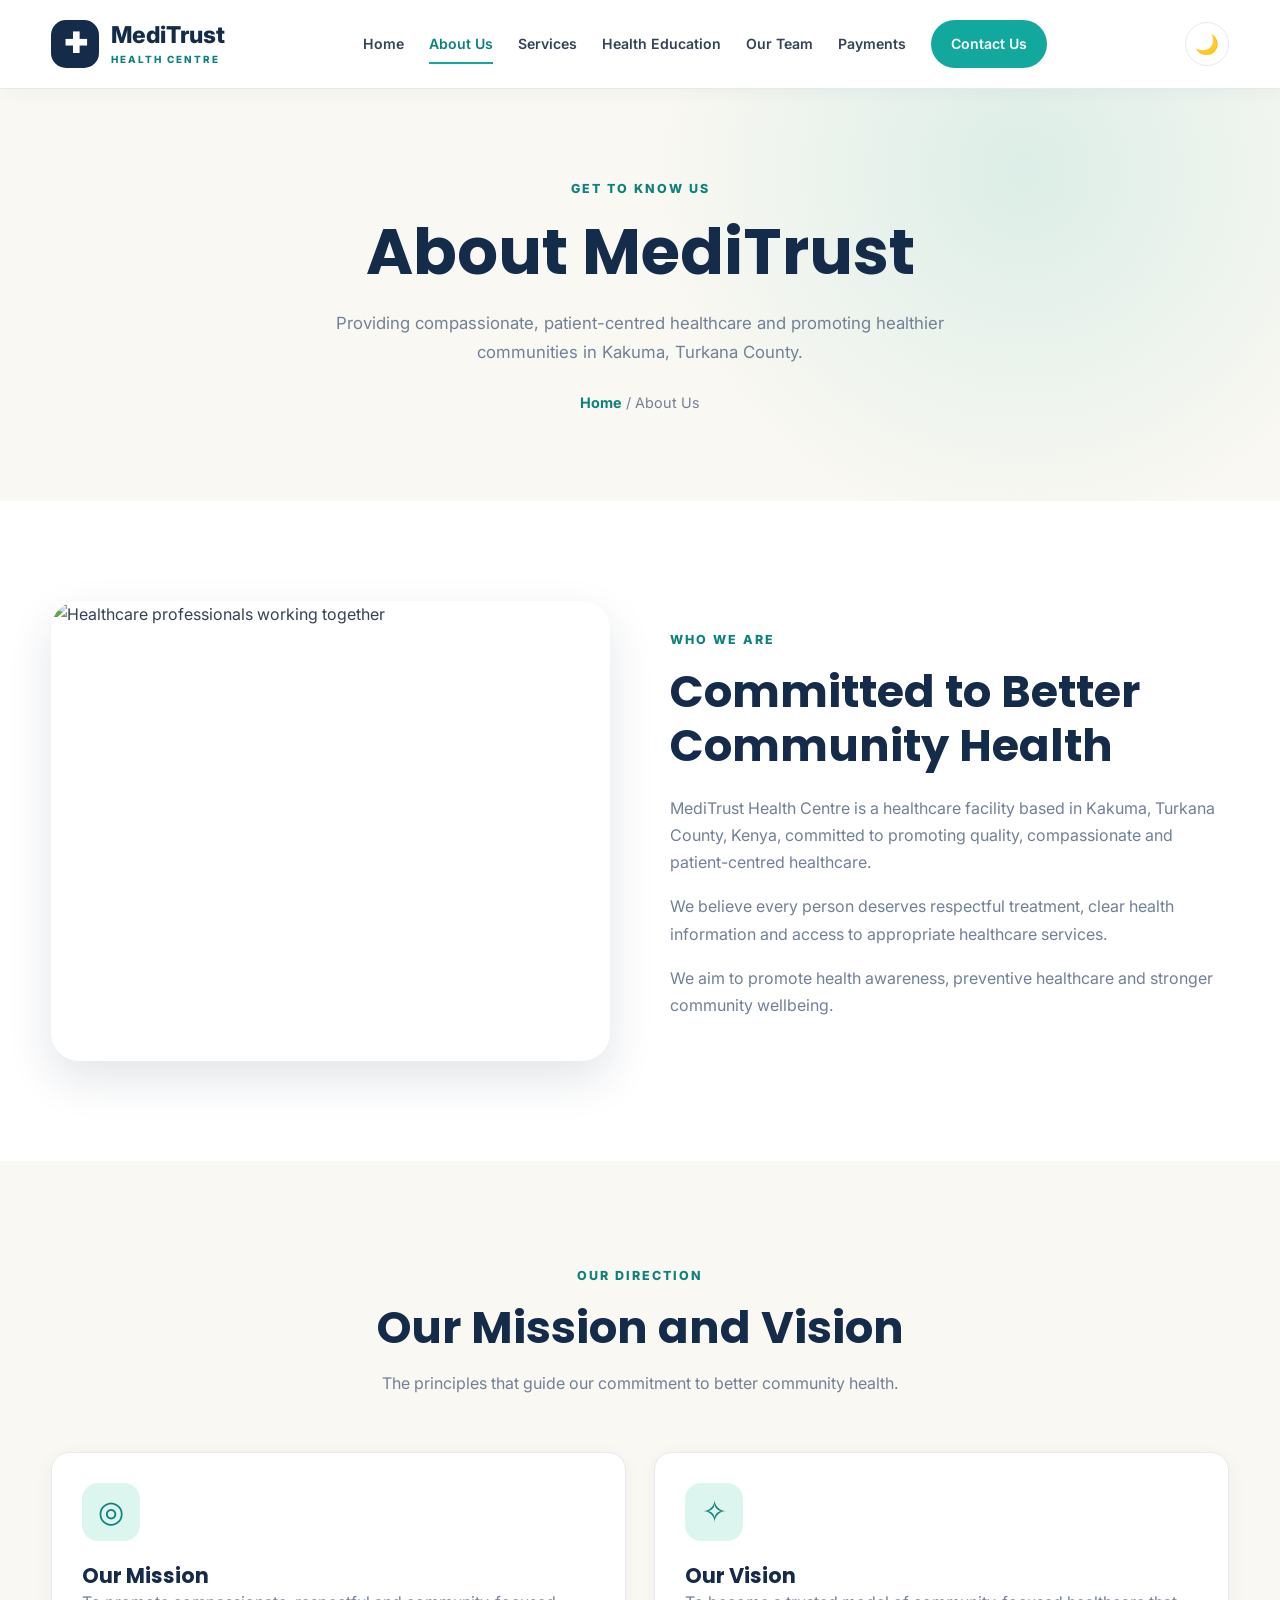
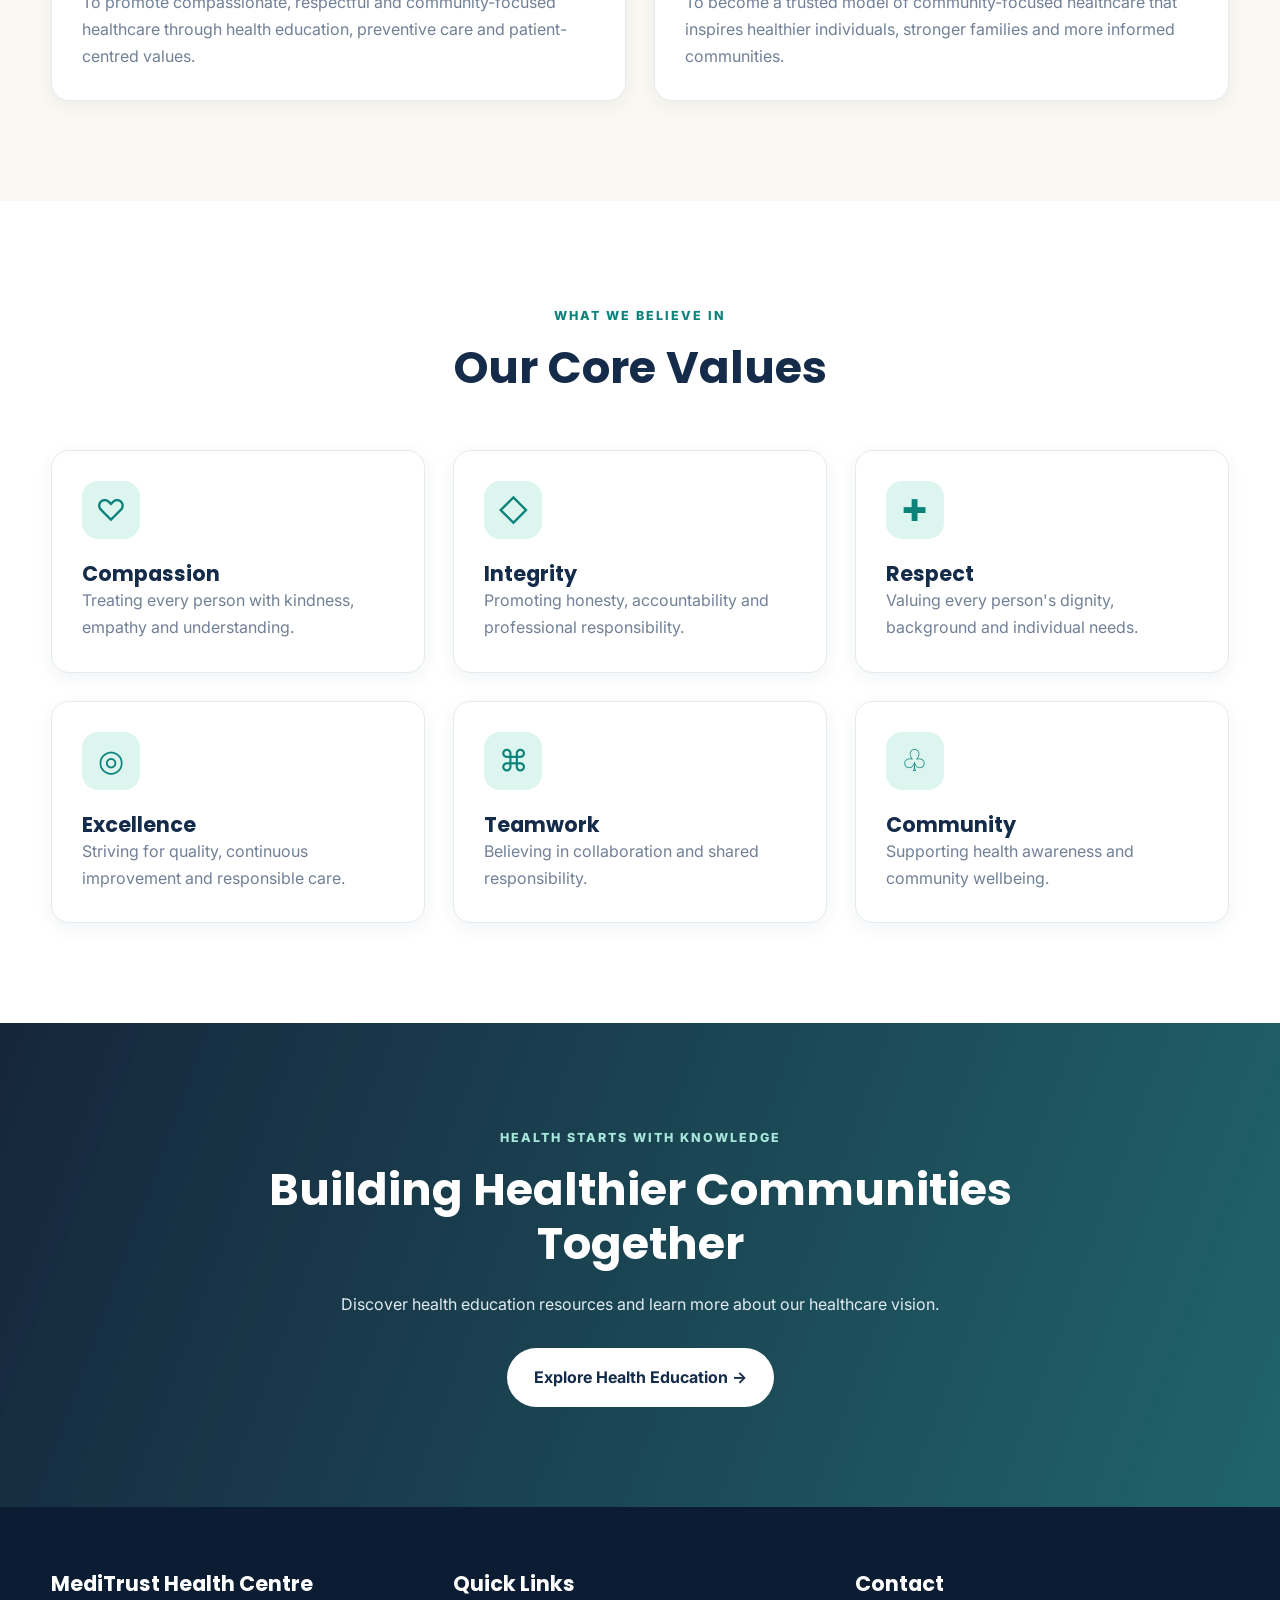
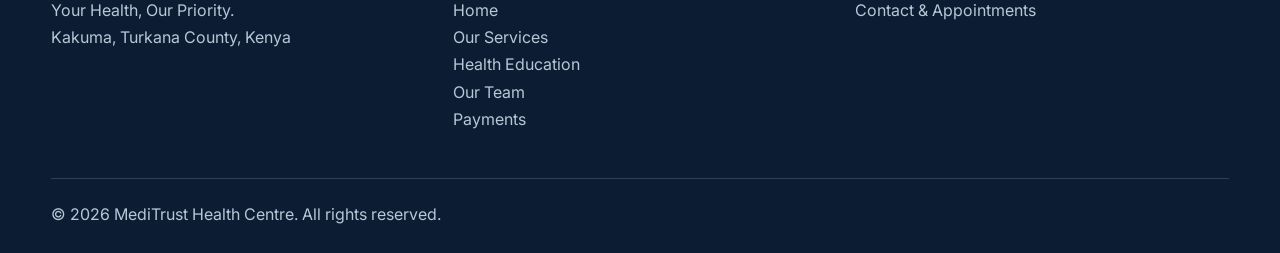
==== about.html @ a456ef34 "Initial commit: build MediTrust Health Centre website" ====
<!doctype html>
<html lang="en">
  <head>
    <meta charset="UTF-8" />
    <meta name="viewport" content="width=device-width, initial-scale=1.0" />
    <meta
      name="description"
      content="Learn about MediTrust Health Centre in Kakuma, Turkana County, Kenya, including its mission, vision and commitment to compassionate community healthcare."
    />
    <title>About Us | MediTrust Health Centre</title>

    <link rel="preconnect" href="https://fonts.googleapis.com" />
    <link rel="preconnect" href="https://fonts.gstatic.com" crossorigin />
    <link
      href="https://fonts.googleapis.com/css2?family=Inter:wght@400;500;600;700;800&family=Poppins:wght@400;500;600;700;800&display=swap"
      rel="stylesheet"
    />

    <link rel="stylesheet" href="styles.css" />
    <script src="script.js" defer></script>
  </head>
  <body>
    <header class="site-header">
      <div class="container nav-container">
        <a href="index.html" class="brand">
          <span class="brand-icon">✚</span>
          <span class="brand-name">
            MediTrust
            <small>HEALTH CENTRE</small>
          </span>
        </a>

        <nav class="main-nav" id="mainNav">
          <a href="index.html">Home</a>
          <a href="about.html" class="active" aria-current="page">About Us</a>
          <a href="services.html">Services</a>
          <a href="health-education.html">Health Education</a>
          <a href="team.html">Our Team</a>
          <a href="payments.html">Payments</a>
          <a href="contact.html" class="nav-cta">Contact Us</a>
        </nav>

        <div class="nav-actions">
          <button
            class="theme-toggle"
            type="button"
            aria-label="Switch to dark mode"
            title="Switch to dark mode"
            aria-pressed="false"
          >
            🌙
          </button>

          <button
            class="menu-toggle"
            id="menuToggle"
            type="button"
            aria-label="Open navigation menu"
            aria-expanded="false"
            aria-controls="mainNav"
          >
            ☰
          </button>
        </div>
      </div>
    </header>

    <main>
      <!-- PAGE HERO -->
      <section class="page-hero">
        <div class="container">
          <span class="eyebrow">GET TO KNOW US</span>
          <h1>About MediTrust</h1>
          <p>
            Providing compassionate, patient-centred healthcare and promoting
            healthier communities in Kakuma, Turkana County.
          </p>
          <div class="breadcrumb"><a href="index.html">Home</a> / About Us</div>
        </div>
      </section>

      <!-- ABOUT INTRODUCTION -->
      <section class="section">
        <div class="container about-grid">
          <div class="about-image">
            <img
              src="https://images.unsplash.com/photo-1584982751601-97dcc096659c?auto=format&fit=crop&w=1000&q=85"
              alt="Healthcare professionals working together"
            />
          </div>

          <div class="about-content">
            <span class="eyebrow">WHO WE ARE</span>
            <h2>Committed to Better Community Health</h2>
            <p>
              MediTrust Health Centre is a healthcare facility based in Kakuma,
              Turkana County, Kenya, committed to promoting quality,
              compassionate and patient-centred healthcare.
            </p>

            <p>
              We believe every person deserves respectful treatment, clear
              health information and access to appropriate healthcare services.
            </p>

            <p>
              We aim to promote health awareness, preventive healthcare and
              stronger community wellbeing.
            </p>
          </div>
        </div>
      </section>

      <!-- MISSION AND VISION -->
      <section class="section section-light">
        <div class="container">
          <div class="section-heading">
            <span class="eyebrow">OUR DIRECTION</span>
            <h2>Our Mission and Vision</h2>
            <p>
              The principles that guide our commitment to better community
              health.
            </p>
          </div>

          <div class="grid-2">
            <article class="card mission-card">
              <div class="service-icon">◎</div>
              <h3>Our Mission</h3>
              <p>
                To promote compassionate, respectful and community-focused
                healthcare through health education, preventive care and
                patient-centred values.
              </p>
            </article>

            <article class="card mission-card">
              <div class="service-icon">✧</div>
              <h3>Our Vision</h3>
              <p>
                To become a trusted model of community-focused healthcare that
                inspires healthier individuals, stronger families and more
                informed communities.
              </p>
            </article>
          </div>
        </div>
      </section>

      <!-- CORE VALUES -->
      <section class="section">
        <div class="container">
          <div class="section-heading">
            <span class="eyebrow">WHAT WE BELIEVE IN</span>
            <h2>Our Core Values</h2>
          </div>

          <div class="grid-3">
            <article class="card">
              <div class="service-icon">♡</div>
              <h3>Compassion</h3>
              <p>
                Treating every person with kindness, empathy and understanding.
              </p>
            </article>

            <article class="card">
              <div class="service-icon">◇</div>
              <h3>Integrity</h3>
              <p>
                Promoting honesty, accountability and professional
                responsibility.
              </p>
            </article>

            <article class="card">
              <div class="service-icon">✚</div>
              <h3>Respect</h3>
              <p>
                Valuing every person's dignity, background and individual needs.
              </p>
            </article>

            <article class="card">
              <div class="service-icon">◎</div>
              <h3>Excellence</h3>
              <p>
                Striving for quality, continuous improvement and responsible
                care.
              </p>
            </article>

            <article class="card">
              <div class="service-icon">⌘</div>
              <h3>Teamwork</h3>
              <p>Believing in collaboration and shared responsibility.</p>
            </article>

            <article class="card">
              <div class="service-icon">♧</div>
              <h3>Community</h3>
              <p>Supporting health awareness and community wellbeing.</p>
            </article>
          </div>
        </div>
      </section>

      <!-- CALL TO ACTION -->
      <section class="section care-section">
        <div class="container care-content">
          <span class="eyebrow">HEALTH STARTS WITH KNOWLEDGE</span>
          <h2>Building Healthier Communities Together</h2>
          <p>
            Discover health education resources and learn more about our
            healthcare vision.
          </p>
          <a href="health-education.html" class="btn btn-white">
            Explore Health Education →
          </a>
        </div>
      </section>
    </main>

    <footer class="footer">
      <div class="container">
        <div class="grid-3">
          <div>
            <h3 style="color: white">MediTrust Health Centre</h3>
            <p>Your Health, Our Priority.</p>
            <p>Kakuma, Turkana County, Kenya</p>
          </div>

          <div>
            <h3 style="color: white">Quick Links</h3>
            <p><a href="index.html">Home</a></p>
            <p><a href="services.html">Our Services</a></p>
            <p><a href="health-education.html">Health Education</a></p>
            <p><a href="team.html">Our Team</a></p>
            <p><a href="payments.html">Payments</a></p>
          </div>

          <div>
            <h3 style="color: white">Contact</h3>
            <p><a href="contact.html">Contact & Appointments</a></p>
          </div>
        </div>

        <div class="footer-bottom">
          <p>
            © <span id="year"></span> MediTrust Health Centre. All rights
            reserved.
          </p>
        </div>
      </div>
    </footer>
  </body>
</html>
---- styles.css ----
/* =========================================
   MEDITRUST HEALTH CENTRE
   Premium Healthcare Design System
========================================= */

:root {
  --navy: #142b4a;
  --navy-dark: #0c1d33;
  --teal: #12a89d;
  --teal-dark: #0c827b;
  --mint: #ddf5ef;
  --ivory: #faf8f2;
  --gold: #c9a45c;
  --white: #ffffff;
  --text: #344256;
  --muted: #718096;
  --border: #e5eaf0;

  --shadow-sm: 0 5px 18px rgba(20, 43, 74, 0.06);
  --shadow-lg: 0 18px 45px rgba(20, 43, 74, 0.12);

  --radius-sm: 10px;
  --radius-md: 18px;
  --radius-lg: 28px;

  --container: 1180px;
}

/* RESET */

* {
  margin: 0;
  padding: 0;
  box-sizing: border-box;
}

html {
  scroll-behavior: smooth;
  scroll-padding-top: 90px;
}

body {
  font-family: "Inter", "Segoe UI", sans-serif;
  background: var(--white);
  color: var(--text);
  line-height: 1.7;
  overflow-x: hidden;
}

img {
  display: block;
  max-width: 100%;
}

a {
  color: inherit;
  text-decoration: none;
}

button,
input,
textarea,
select {
  font: inherit;
}

button {
  cursor: pointer;
}

ul {
  list-style: none;
}

/* TYPOGRAPHY */

h1,
h2,
h3,
h4 {
  font-family: "Poppins", "Segoe UI", sans-serif;
  color: var(--navy);
  line-height: 1.2;
  font-weight: 700;
}

h1 {
  font-size: clamp(2.5rem, 5vw, 4.6rem);
}

h2 {
  font-size: clamp(2rem, 3.5vw, 3rem);
}

h3 {
  font-size: 1.3rem;
}

p {
  color: var(--muted);
}

/* LAYOUT */

.container {
  width: min(92%, var(--container));
  margin-inline: auto;
}

.section {
  padding: 100px 0;
}

.section-light {
  background: var(--ivory);
}

.section-mint {
  background: var(--mint);
}

.section-heading {
  max-width: 680px;
  margin: 0 auto 55px;
  text-align: center;
}

.section-heading p {
  margin-top: 15px;
}

.eyebrow {
  display: inline-block;
  color: var(--teal-dark);
  font-size: 0.78rem;
  font-weight: 800;
  letter-spacing: 2px;
  text-transform: uppercase;
  margin-bottom: 15px;
}

/* BUTTONS */

.btn {
  display: inline-flex;
  align-items: center;
  justify-content: center;
  gap: 10px;
  padding: 14px 25px;
  border-radius: 50px;
  font-weight: 700;
  border: 2px solid transparent;
  transition: all 0.3s ease;
}

.btn-primary {
  background: var(--teal);
  color: var(--white);
}

.btn-primary:hover {
  background: var(--teal-dark);
  transform: translateY(-3px);
  box-shadow: var(--shadow-lg);
}

.btn-outline {
  border-color: var(--navy);
  color: var(--navy);
}

.btn-outline:hover {
  background: var(--navy);
  color: var(--white);
  transform: translateY(-3px);
}

.btn-white {
  background: var(--white);
  color: var(--navy);
}

/* CARDS */

.card {
  background: var(--white);
  border: 1px solid var(--border);
  border-radius: var(--radius-md);
  padding: 30px;
  box-shadow: var(--shadow-sm);
  transition:
    transform 0.35s ease,
    box-shadow 0.35s ease;
}

.card:hover {
  transform: translateY(-8px);
  box-shadow: var(--shadow-lg);
}

/* GRID SYSTEM */

.grid-2,
.grid-3,
.grid-4 {
  display: grid;
  gap: 28px;
}

.grid-2 {
  grid-template-columns: repeat(2, 1fr);
}

.grid-3 {
  grid-template-columns: repeat(3, 1fr);
}

.grid-4 {
  grid-template-columns: repeat(4, 1fr);
}

/* IMAGES */

.image-cover {
  width: 100%;
  height: 100%;
  object-fit: cover;
  border-radius: var(--radius-md);
}

/* FORMS */

.form-group {
  margin-bottom: 20px;
}

.form-group label {
  display: block;
  margin-bottom: 8px;
  color: var(--navy);
  font-weight: 600;
}

.form-control {
  width: 100%;
  padding: 14px 16px;
  border: 1px solid var(--border);
  border-radius: var(--radius-sm);
  background: var(--white);
  outline: none;
  transition:
    border-color 0.3s ease,
    box-shadow 0.3s ease;
}

.form-control:focus {
  border-color: var(--teal);
  box-shadow: 0 0 0 4px rgba(18, 168, 157, 0.12);
}

textarea.form-control {
  min-height: 140px;
  resize: vertical;
}

/* FOOTER */

.footer {
  background: var(--navy-dark);
  color: var(--white);
  padding: 65px 0 25px;
}

.footer p,
.footer a {
  color: #b8c6d6;
}

.footer a:hover {
  color: var(--teal);
}

.footer-bottom {
  margin-top: 45px;
  padding-top: 22px;
  border-top: 1px solid rgba(255, 255, 255, 0.15);
}

/* ANIMATIONS */

@keyframes fadeUp {
  from {
    opacity: 0;
    transform: translateY(25px);
  }

  to {
    opacity: 1;
    transform: translateY(0);
  }
}

.animate-up {
  animation: fadeUp 0.8s ease both;
}

/* ACCESSIBILITY */

a:focus-visible,
button:focus-visible,
input:focus-visible,
textarea:focus-visible,
select:focus-visible {
  outline: 3px solid var(--gold);
  outline-offset: 3px;
}

/* RESPONSIVE DESIGN */

@media (max-width: 900px) {
  .grid-4 {
    grid-template-columns: repeat(2, 1fr);
  }

  .grid-3 {
    grid-template-columns: repeat(2, 1fr);
  }

  .section {
    padding: 75px 0;
  }
}

@media (max-width: 600px) {
  .grid-2,
  .grid-3,
  .grid-4 {
    grid-template-columns: 1fr;
  }

  .section {
    padding: 60px 0;
  }

  .card {
    padding: 23px;
  }

  .btn {
    width: 100%;
  }
}

@media (prefers-reduced-motion: reduce) {
  *,
  *::before,
  *::after {
    scroll-behavior: auto !important;
    animation-duration: 0.01ms !important;
    transition-duration: 0.01ms !important;
  }
}

/* =========================================
   MEDITRUST HEADER & NAVIGATION
========================================= */

.site-header {
  position: sticky;
  top: 0;
  z-index: 1000;
  width: 100%;
  background: rgba(255, 255, 255, 0.96);
  backdrop-filter: blur(16px);
  border-bottom: 1px solid var(--border);
  box-shadow: 0 3px 18px rgba(20, 43, 74, 0.04);
}

.nav-container {
  min-height: 88px;
  display: flex;
  align-items: center;
  justify-content: space-between;
  gap: 25px;
}

.brand {
  display: flex;
  align-items: center;
  gap: 12px;
  flex-shrink: 0;
}

.brand-icon {
  width: 48px;
  height: 48px;
  display: grid;
  place-items: center;
  border-radius: 15px;
  background: var(--navy);
  color: var(--white);
  font-size: 28px;
  font-weight: 800;
}

.brand-name {
  color: var(--navy);
  font-size: 1.45rem;
  font-weight: 800;
  line-height: 1.1;
}

.brand-name small {
  display: block;
  margin-top: 5px;
  color: var(--teal-dark);
  font-size: 0.62rem;
  letter-spacing: 2px;
}

.main-nav {
  display: flex;
  align-items: center;
  gap: 25px;
}

.main-nav a {
  position: relative;
  color: var(--text);
  font-size: 0.88rem;
  font-weight: 600;
  transition: color 0.3s ease;
}

.main-nav a:not(.nav-cta)::after {
  content: "";
  position: absolute;
  left: 0;
  bottom: -8px;
  width: 0;
  height: 2px;
  background: var(--teal);
  transition: width 0.3s ease;
}

.main-nav a:hover,
.main-nav a.active {
  color: var(--teal-dark);
}

.main-nav a:hover::after,
.main-nav a.active::after {
  width: 100%;
}

.main-nav .nav-cta {
  padding: 12px 20px;
  color: var(--white);
  background: var(--teal);
  border-radius: 30px;
}

.main-nav .nav-cta:hover {
  background: var(--teal-dark);
  color: var(--white);
  transform: translateY(-2px);
}

.menu-toggle {
  display: none;
  width: 45px;
  height: 45px;
  border: 1px solid var(--border);
  border-radius: 12px;
  background: var(--white);
  color: var(--navy);
  font-size: 25px;
}

/* MOBILE NAVIGATION */

@media (max-width: 1000px) {
  .nav-container {
    min-height: 76px;
  }

  .menu-toggle {
    display: grid;
    place-items: center;
  }

  .main-nav {
    position: absolute;
    top: 100%;
    left: 0;
    right: 0;
    display: none;
    flex-direction: column;
    align-items: stretch;
    gap: 0;
    padding: 15px 5% 25px;
    background: var(--white);
    border-top: 1px solid var(--border);
    box-shadow: var(--shadow-lg);
  }

  .main-nav.open {
    display: flex;
  }

  .main-nav a {
    padding: 13px 0;
  }

  .main-nav a:not(.nav-cta)::after {
    display: none;
  }

  .main-nav .nav-cta {
    text-align: center;
    margin-top: 10px;
  }
}

@media (max-width: 400px) {
  .brand-name {
    font-size: 1.2rem;
  }

  .brand-icon {
    width: 42px;
    height: 42px;
  }
}

/* =========================================
   HOMEPAGE HERO SECTION
========================================= */

.hero {
  position: relative;
  padding: 85px 0 100px;
  overflow: hidden;
  background:
    radial-gradient(
      circle at 85% 15%,
      rgba(18, 168, 157, 0.12),
      transparent 32%
    ),
    linear-gradient(135deg, var(--ivory), var(--white));
}

.hero-container {
  display: grid;
  grid-template-columns: 1.05fr 0.95fr;
  align-items: center;
  gap: 65px;
}

.hero-content h1 {
  margin: 12px 0 22px;
  letter-spacing: -2px;
}

.hero-content h1 span {
  display: block;
  color: var(--teal-dark);
}

.hero-description {
  max-width: 540px;
  font-size: 1.05rem;
  line-height: 1.9;
}

.hero-actions {
  display: flex;
  flex-wrap: wrap;
  gap: 15px;
  margin-top: 32px;
}

.hero-location {
  display: flex;
  align-items: center;
  gap: 10px;
  margin-top: 35px;
  color: var(--muted);
  font-size: 0.9rem;
}

.hero-location span {
  color: var(--gold);
  font-size: 1.3rem;
}

.hero-image {
  position: relative;
  min-height: 510px;
  border-radius: 35px;
}

.hero-image img {
  width: 100%;
  height: 510px;
  object-fit: cover;
  border-radius: 35px;
  box-shadow: var(--shadow-lg);
}

.hero-image-label {
  position: absolute;
  left: -35px;
  bottom: 35px;
  display: flex;
  align-items: center;
  gap: 14px;
  padding: 20px 25px;
  background: var(--white);
  border-radius: var(--radius-md);
  box-shadow: var(--shadow-lg);
}

.label-icon {
  width: 45px;
  height: 45px;
  display: grid;
  place-items: center;
  background: var(--mint);
  color: var(--teal-dark);
  border-radius: 13px;
  font-size: 23px;
}

.hero-image-label strong {
  display: block;
  color: var(--navy);
}

.hero-image-label small {
  color: var(--muted);
}

/* HERO RESPONSIVENESS */

@media (max-width: 900px) {
  .hero-container {
    grid-template-columns: 1fr;
    gap: 45px;
  }

  .hero-content {
    max-width: 700px;
  }

  .hero-image {
    min-height: 400px;
  }

  .hero-image img {
    height: 420px;
  }

  .hero-image-label {
    left: 15px;
  }
}

@media (max-width: 600px) {
  .hero {
    padding: 60px 0 70px;
  }

  .hero-content h1 {
    letter-spacing: -1px;
  }

  .hero-actions {
    flex-direction: column;
  }

  .hero-image,
  .hero-image img {
    min-height: 320px;
    height: 320px;
  }

  .hero-image-label {
    bottom: 15px;
    padding: 13px;
  }
}

/* =========================================
   HOMEPAGE WELCOME SECTION
========================================= */

.welcome-grid {
  display: grid;
  grid-template-columns: 1fr 1fr;
  align-items: center;
  gap: 65px;
}

.welcome-image img {
  width: 100%;
  height: 440px;
  object-fit: cover;
  border-radius: var(--radius-lg);
  box-shadow: var(--shadow-lg);
}

.welcome-content h2 {
  margin-bottom: 22px;
}

.welcome-content p {
  margin-bottom: 18px;
}

.welcome-content .btn {
  margin-top: 12px;
}

/* SERVICES */

.service-card {
  min-height: 270px;
}

.service-icon {
  width: 58px;
  height: 58px;
  display: grid;
  place-items: center;
  margin-bottom: 23px;
  border-radius: 16px;
  background: var(--mint);
  color: var(--teal-dark);
  font-size: 30px;
}

.service-card h3 {
  margin-bottom: 13px;
}

.service-card p {
  font-size: 0.94rem;
  margin-bottom: 20px;
}

.service-link {
  color: var(--teal-dark);
  font-weight: 700;
  transition: color 0.3s ease;
}

.service-link:hover {
  color: var(--navy);
}

/* PATIENT-CENTRED CARE */

.care-section {
  background:
    linear-gradient(110deg, rgba(12, 29, 51, 0.96), rgba(8, 83, 91, 0.9)),
    url("https://images.unsplash.com/photo-1576091160550-2173dba999ef?auto=format&fit=crop&w=1600&q=85")
      center/cover no-repeat;
  text-align: center;
}

.care-content {
  max-width: 780px;
  margin: auto;
}

.care-content h2 {
  color: var(--white);
  margin-bottom: 20px;
}

.care-content p {
  color: #e0ebf2;
  margin-bottom: 30px;
}

.care-content .eyebrow {
  color: #a8e8dc;
}

/* RESPONSIVE HOMEPAGE SECTIONS */

@media (max-width: 800px) {
  .welcome-grid {
    grid-template-columns: 1fr;
    gap: 35px;
  }

  .welcome-image img {
    height: 350px;
  }
}

@media (max-width: 600px) {
  .welcome-image img {
    height: 280px;
  }

  .service-card {
    min-height: auto;
  }
}

/* =========================================
   ABOUT PAGE
========================================= */

.page-hero {
  padding: 85px 0;
  text-align: center;
  background:
    radial-gradient(
      circle at 80% 20%,
      rgba(18, 168, 157, 0.15),
      transparent 35%
    ),
    var(--ivory);
}

.page-hero h1 {
  margin-bottom: 18px;
}

.page-hero p {
  max-width: 650px;
  margin: auto;
  font-size: 1.05rem;
}

.breadcrumb {
  margin-top: 25px;
  color: var(--muted);
  font-size: 0.9rem;
}

.breadcrumb a {
  color: var(--teal-dark);
  font-weight: 700;
}

.about-grid {
  display: grid;
  grid-template-columns: 1fr 1fr;
  align-items: center;
  gap: 60px;
}

.about-image img {
  width: 100%;
  height: 460px;
  object-fit: cover;
  border-radius: var(--radius-lg);
  box-shadow: var(--shadow-lg);
}

.about-content h2 {
  margin-bottom: 22px;
}

.about-content p {
  margin-bottom: 17px;
}

.mission-card {
  min-height: 240px;
}

@media (max-width: 800px) {
  .about-grid {
    grid-template-columns: 1fr;
    gap: 35px;
  }

  .about-image img {
    height: 350px;
  }
}

@media (max-width: 600px) {
  .page-hero {
    padding: 60px 0;
  }

  .about-image img {
    height: 280px;
  }
}

/* =========================================
   SERVICES PAGE
========================================= */

.service-detail {
  min-height: 290px;
  display: flex;
  flex-direction: column;
  align-items: flex-start;
}

.service-detail h3 {
  margin-bottom: 14px;
}

.service-detail p {
  margin-bottom: 22px;
}

.service-detail .service-link {
  margin-top: auto;
}

.service-detail .service-icon {
  border: 1px solid rgba(18, 168, 157, 0.12);
  transition:
    background 0.3s ease,
    transform 0.3s ease;
}

.service-detail:hover .service-icon {
  background: var(--navy);
  color: var(--white);
  transform: scale(1.08);
}

/* HEALTH EDUCATION PAGE */

.education-card {
  min-height: 280px;
  display: flex;
  flex-direction: column;
  align-items: flex-start;
}

.education-icon {
  width: 58px;
  height: 58px;
  display: flex;
  align-items: center;
  justify-content: center;
  background: var(--mint);
  border-radius: 16px;
  font-size: 1.8rem;
  margin-bottom: 22px;
}

.education-card h3 {
  margin-bottom: 12px;
}

.education-card p {
  margin-bottom: 20px;
}

.education-card .service-link {
  margin-top: auto;
}

.education-detail {
  max-width: 850px;
}

.education-detail h2 {
  margin-bottom: 20px;
}

.education-detail p {
  font-size: 1.05rem;
  line-height: 1.9;
}

.education-detail .eyebrow {
  margin-bottom: 18px;
}

/* OUR TEAM PAGE */

.team-card {
  text-align: center;
  min-height: 340px;
  display: flex;
  flex-direction: column;
  align-items: center;
}

.team-avatar {
  width: 88px;
  height: 88px;
  display: flex;
  align-items: center;
  justify-content: center;
  border-radius: 50%;
  background: var(--mint);
  color: var(--navy);
  border: 2px solid rgba(18, 168, 157, 0.2);
  font-family: "Poppins", sans-serif;
  font-size: 1.5rem;
  font-weight: 700;
  margin-bottom: 22px;
}

.team-role {
  color: var(--teal-dark);
  font-size: 0.76rem;
  font-weight: 800;
  letter-spacing: 1.2px;
  text-transform: uppercase;
  margin-bottom: 10px;
}

.team-card h3 {
  margin-bottom: 13px;
}

.team-card p {
  font-size: 0.94rem;
}

.team-message {
  max-width: 780px;
  text-align: center;
}

.team-message h2 {
  margin-bottom: 20px;
}

.team-message p {
  margin-bottom: 28px;
}

@media (max-width: 600px) {
  .team-card {
    min-height: auto;
  }
}

/* CONTACT PAGE */

.contact-layout {
  display: grid;
  grid-template-columns: 0.9fr 1.1fr;
  gap: 45px;
  align-items: start;
}

.contact-information {
  display: flex;
  flex-direction: column;
  gap: 20px;
}

.contact-info-card {
  display: flex;
  align-items: flex-start;
  gap: 18px;
  background: var(--ivory);
  padding: 25px;
  border-radius: var(--radius-md);
  border: 1px solid var(--border);
}

.contact-icon {
  width: 52px;
  height: 52px;
  flex-shrink: 0;
  display: flex;
  align-items: center;
  justify-content: center;
  background: var(--mint);
  border-radius: 14px;
  font-size: 1.4rem;
}

.contact-info-card h3 {
  margin-bottom: 7px;
}

.contact-info-card p {
  font-size: 0.94rem;
}

.contact-note {
  padding: 25px;
  border-left: 4px solid var(--gold);
  background: var(--mint);
  border-radius: 0 var(--radius-md) var(--radius-md) 0;
}

.contact-note h3 {
  margin-bottom: 10px;
}

.contact-note p {
  font-size: 0.92rem;
}

.contact-form-card h2 {
  font-size: 2rem;
  margin-bottom: 10px;
}

.contact-form-card > p {
  margin-bottom: 28px;
}

.contact-form-card .btn {
  width: 100%;
  border: none;
}

.form-notice {
  margin-top: 15px;
  font-size: 0.82rem;
  text-align: center;
}

@media (max-width: 800px) {
  .contact-layout {
    grid-template-columns: 1fr;
    gap: 30px;
  }
}

@media (max-width: 600px) {
  .contact-info-card {
    padding: 20px;
  }

  .contact-form-card {
    padding: 23px;
  }
}

/* =========================================
   MEDITRUST LIGHT & DARK THEME
========================================= */

:root {
  color-scheme: light;
  --page-bg: #ffffff;
  --surface: #ffffff;
  --surface-soft: #faf8f2;
  --heading-color: #142b4a;
  --body-color: #344256;
  --muted-color: #718096;
  --border-color: #e5eaf0;
  --mint-surface: #ddf5ef;
}

html[data-theme="dark"] {
  color-scheme: dark;

  --page-bg: #101a2a;
  --surface: #172438;
  --surface-soft: #1d2d42;
  --heading-color: #edf5ff;
  --body-color: #d5deea;
  --muted-color: #aab8ca;
  --border-color: #304158;
  --mint-surface: #203b43;

  --navy: #e5efff;
  --navy-dark: #0a1422;
  --teal: #27c4b5;
  --teal-dark: #55d5c8;
  --mint: #203b43;
  --ivory: #1d2d42;
  --text: #d5deea;
  --muted: #aab8ca;
  --border: #304158;

  --shadow-sm: 0 5px 18px rgba(0, 0, 0, 0.18);
  --shadow-lg: 0 18px 45px rgba(0, 0, 0, 0.3);
}

/* Main page colours */

body {
  background: var(--page-bg);
  color: var(--body-color);
}

h1,
h2,
h3,
h4 {
  color: var(--heading-color);
}

p {
  color: var(--muted-color);
}

.section-light {
  background: var(--surface-soft);
}

.section-mint {
  background: var(--mint-surface);
}

/* Cards and forms */

.card {
  background: var(--surface);
  border-color: var(--border-color);
}

.form-group label {
  color: var(--heading-color);
}

.form-control {
  background: var(--surface);
  color: var(--body-color);
  border-color: var(--border-color);
}

.form-control::placeholder {
  color: var(--muted-color);
}

/* Header and navigation */

.site-header {
  background: color-mix(in srgb, var(--surface) 94%, transparent);
  border-color: var(--border-color);
}

.brand-name {
  color: var(--heading-color);
}

.main-nav a {
  color: var(--body-color);
}

.menu-toggle {
  background: var(--surface);
  color: var(--heading-color);
  border-color: var(--border-color);
}

@media (max-width: 1000px) {
  .main-nav {
    background: var(--surface);
    border-color: var(--border-color);
  }
}

/* Buttons */

.btn-outline {
  border-color: var(--heading-color);
  color: var(--heading-color);
}

.btn-outline:hover {
  background: var(--heading-color);
  color: var(--page-bg);
}

/* Homepage and page heroes */

.hero {
  background:
    radial-gradient(
      circle at 85% 15%,
      rgba(18, 168, 157, 0.13),
      transparent 32%
    ),
    var(--surface-soft);
}

.hero-image-label {
  background: var(--surface);
}

.hero-image-label strong {
  color: var(--heading-color);
}

.page-hero {
  background:
    radial-gradient(
      circle at 80% 20%,
      rgba(18, 168, 157, 0.13),
      transparent 35%
    ),
    var(--surface-soft);
}

/* Service and education icons */

.service-icon,
.education-icon,
.label-icon,
.team-avatar,
.contact-icon {
  background: var(--mint-surface);
}

.service-link {
  color: var(--teal-dark);
}

/* Contact page */

.contact-info-card {
  background: var(--surface-soft);
  border-color: var(--border-color);
}

.contact-note {
  background: var(--mint-surface);
}

.contact-note h3 {
  color: var(--heading-color);
}

/* Theme toggle button */

.theme-toggle {
  width: 44px;
  height: 44px;
  display: inline-grid;
  place-items: center;
  flex-shrink: 0;
  border: 1px solid var(--border-color);
  border-radius: 50%;
  background: var(--surface);
  color: var(--heading-color);
  font-size: 1.2rem;
  transition:
    background 0.3s ease,
    color 0.3s ease,
    transform 0.3s ease;
}

.theme-toggle:hover {
  transform: rotate(12deg);
  border-color: var(--teal);
}

.theme-toggle:focus-visible {
  outline: 3px solid var(--gold);
  outline-offset: 3px;
}

/* Smooth theme transition */

body,
.site-header,
.card,
.form-control,
.contact-info-card,
.contact-note,
.hero-image-label,
.main-nav,
.menu-toggle,
.page-hero {
  transition:
    background-color 0.3s ease,
    color 0.3s ease,
    border-color 0.3s ease;
}

/* Respect reduced-motion preferences */

@media (prefers-reduced-motion: reduce) {
  body,
  .site-header,
  .card,
  .form-control,
  .contact-info-card,
  .contact-note,
  .hero-image-label,
  .main-nav,
  .menu-toggle,
  .page-hero {
    transition: none;
  }
}

/* HEADER ACTIONS */

.nav-actions {
  display: flex;
  align-items: center;
  gap: 12px;
  flex-shrink: 0;
}

@media (max-width: 1000px) {
  .nav-container {
    position: relative;
  }

  .nav-actions {
    margin-left: auto;
  }
}

/* =========================================
   MEDITRUST PAYMENT PAGE
========================================= */

/* Payment method cards */
.payment-methods-grid {
  display: grid;
  grid-template-columns: repeat(3, minmax(0, 1fr));
  gap: 24px;
  margin-top: 40px;
}

.payment-card {
  background: var(--surface);
  border: 1px solid var(--border);
  border-radius: var(--radius-lg, 18px);
  padding: 32px 26px;
  box-shadow: var(--shadow-sm);
  transition:
    transform 0.3s ease,
    box-shadow 0.3s ease,
    border-color 0.3s ease;
}

.payment-card:hover {
  transform: translateY(-6px);
  box-shadow: var(--shadow-lg);
  border-color: var(--teal);
}

.payment-card h3 {
  color: var(--heading-color);
  margin-bottom: 14px;
}

.payment-card h4 {
  color: var(--teal);
  font-size: 1.5rem;
  margin: 20px 0;
  overflow-wrap: anywhere;
}

.payment-card p {
  color: var(--body-color);
  line-height: 1.7;
}

/* Payment categories */
.payment-category-list {
  display: grid;
  grid-template-columns: repeat(2, minmax(0, 1fr));
  gap: 18px;
  margin-top: 36px;
}

.payment-category {
  display: flex;
  align-items: center;
  gap: 18px;
  padding: 22px;
  background: var(--surface);
  border: 1px solid var(--border);
  border-radius: var(--radius-md, 14px);
  transition:
    transform 0.3s ease,
    border-color 0.3s ease,
    box-shadow 0.3s ease;
}

.payment-category:hover {
  transform: translateY(-4px);
  border-color: var(--teal);
  box-shadow: var(--shadow-sm);
}

.payment-category span {
  display: flex;
  align-items: center;
  justify-content: center;
  min-width: 42px;
  height: 42px;
  border-radius: 50%;
  background: var(--mint);
  color: var(--teal-dark);
  font-weight: 700;
}

.payment-category h3 {
  color: var(--heading-color);
  font-size: 1rem;
  margin: 0;
}

/* Payment forms */
.payment-form {
  max-width: 760px;
  margin: 40px auto 0;
  padding: 36px;
  background: var(--surface);
  border: 1px solid var(--border);
  border-radius: 18px;
  box-shadow: var(--shadow-sm);
}

.payment-form .form-group {
  margin-bottom: 22px;
}

.payment-form label {
  display: block;
  margin-bottom: 9px;
  color: var(--heading-color);
  font-weight: 600;
}

.payment-form input,
.payment-form select {
  width: 100%;
  padding: 14px 16px;
  border: 1px solid var(--border);
  border-radius: 10px;
  background: var(--surface);
  color: var(--body-color);
  font: inherit;
  outline: none;
  transition:
    border-color 0.3s ease,
    box-shadow 0.3s ease;
}

.payment-form input:focus,
.payment-form select:focus {
  border-color: var(--teal);
  box-shadow: 0 0 0 3px rgb(18 168 157 / 14%);
}

.payment-form button {
  width: 100%;
  margin-top: 10px;
}

.payment-form .form-notice {
  margin-top: 20px;
  color: var(--muted);
  font-size: 0.9rem;
  line-height: 1.7;
  text-align: center;
}

/* Payment verification section */
.transaction-section {
  background: var(--surface-soft);
}

.transaction-section .payment-form {
  background: var(--surface);
}

/* Payment security section */
.payment-security {
  background: var(--surface);
}

.payment-security .section-heading {
  max-width: 760px;
  margin: 0 auto;
  padding: 35px;
  border: 1px solid var(--border);
  border-left: 5px solid var(--teal);
  border-radius: 14px;
  background: var(--surface-soft);
}

.payment-security .section-heading p {
  line-height: 1.8;
}

/* Payment page responsive design */
@media (max-width: 900px) {
  .payment-methods-grid {
    grid-template-columns: repeat(2, minmax(0, 1fr));
  }
}

@media (max-width: 600px) {
  .payment-methods-grid,
  .payment-category-list {
    grid-template-columns: 1fr;
  }

  .payment-card {
    padding: 25px 20px;
  }

  .payment-category {
    padding: 18px;
  }

  .payment-form {
    padding: 24px 18px;
  }

  .payment-security .section-heading {
    padding: 25px 20px;
  }
}
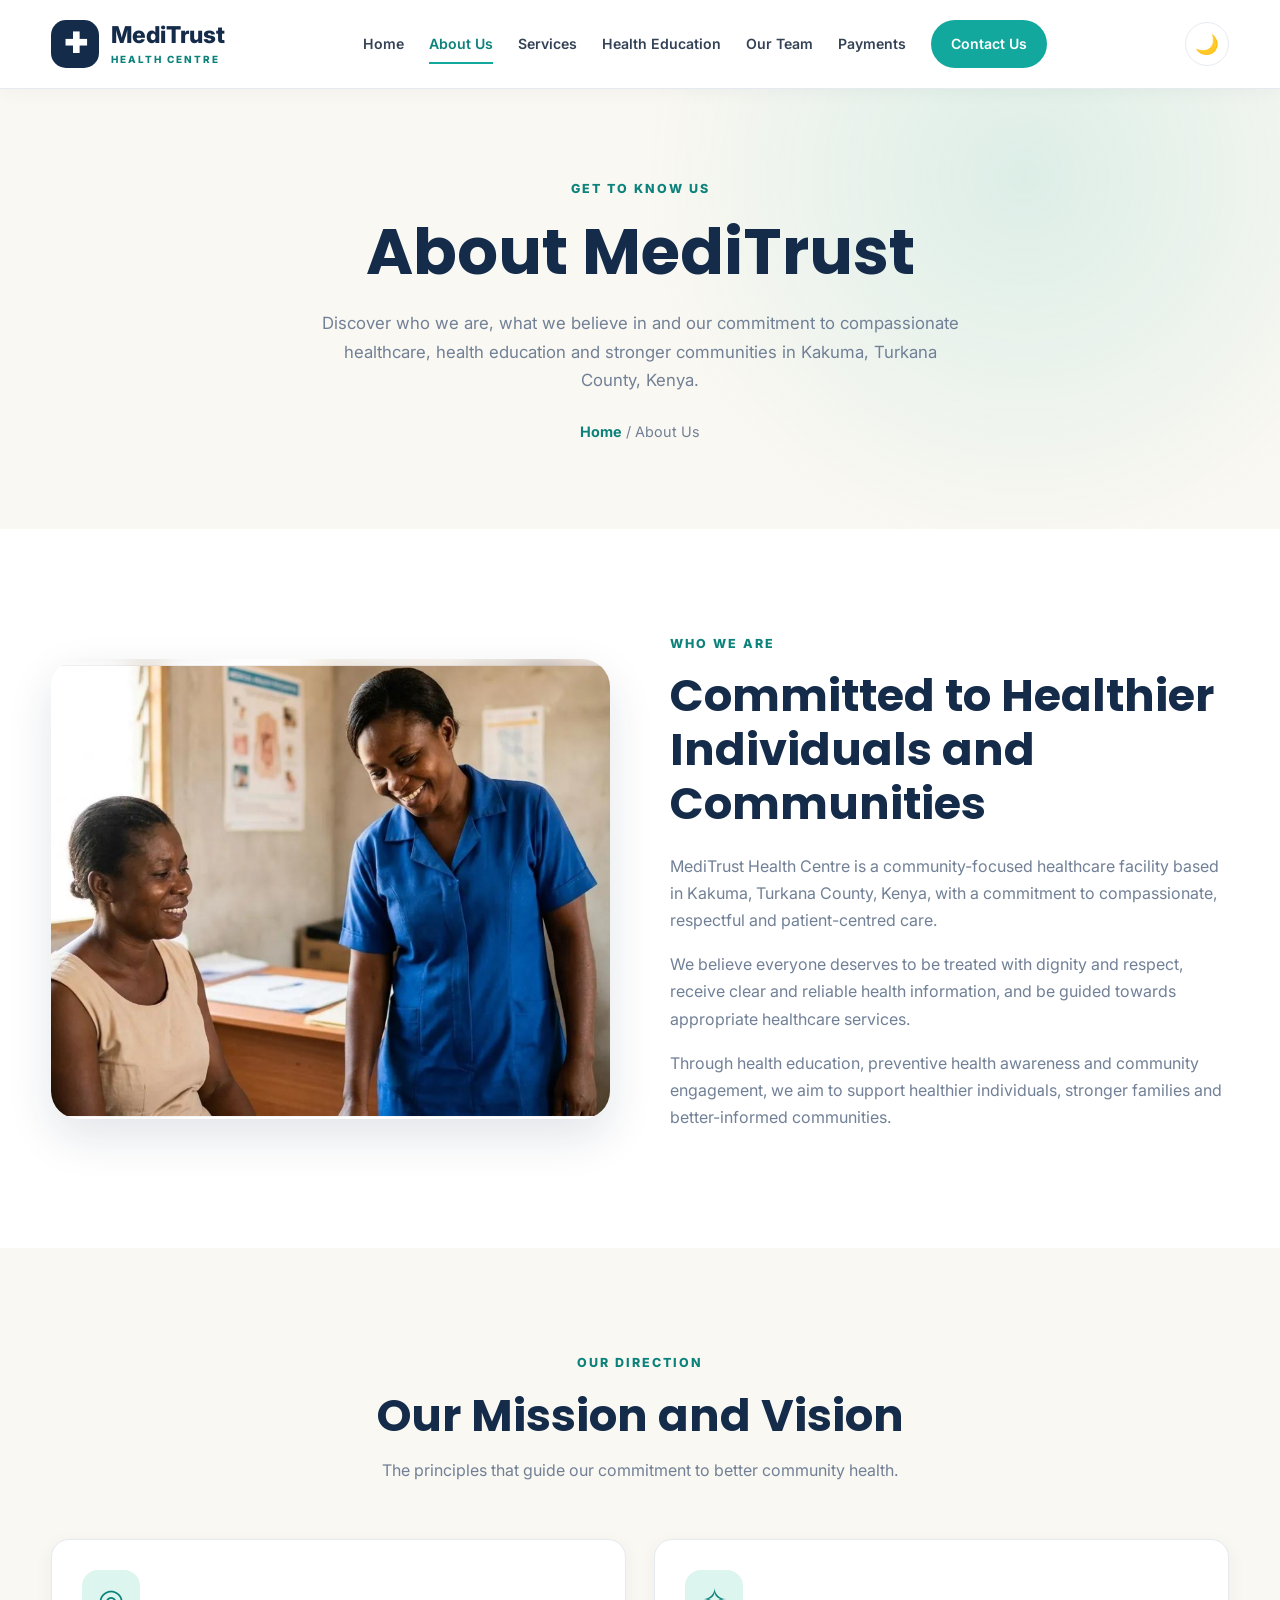
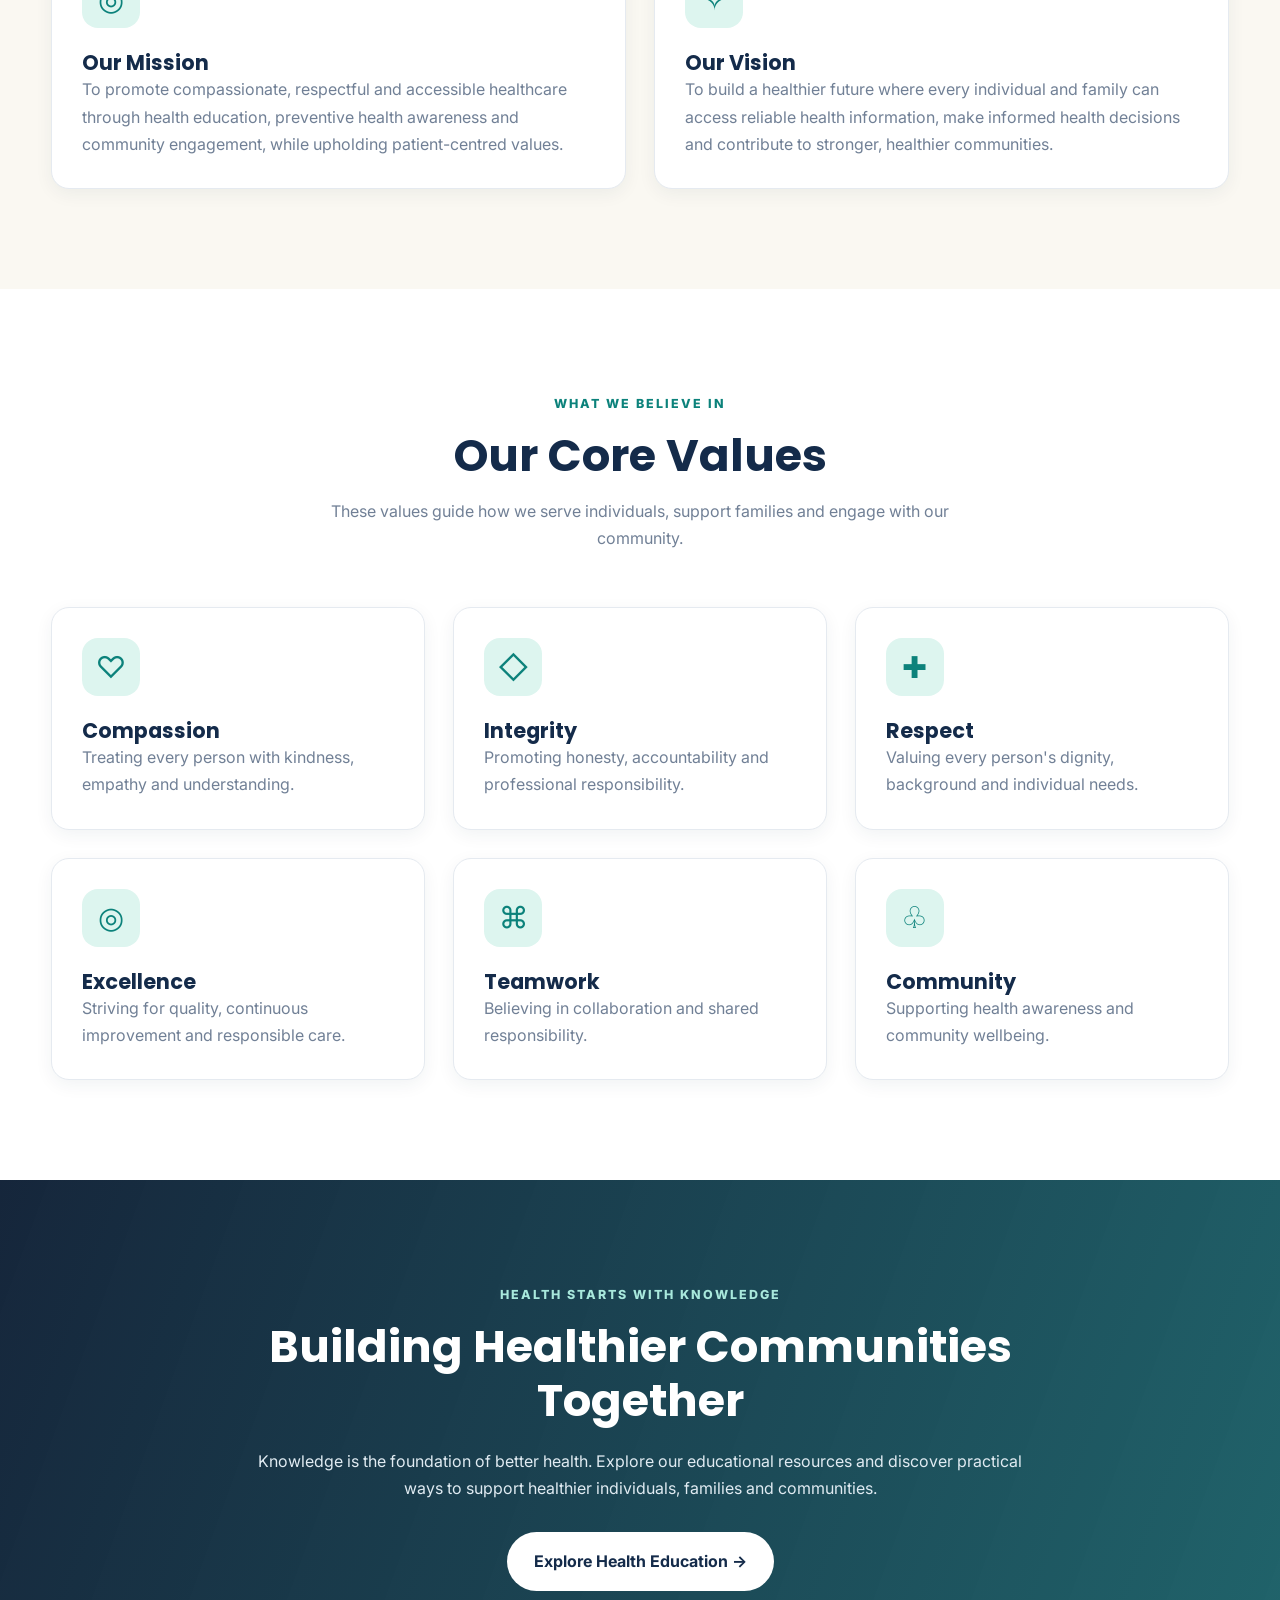
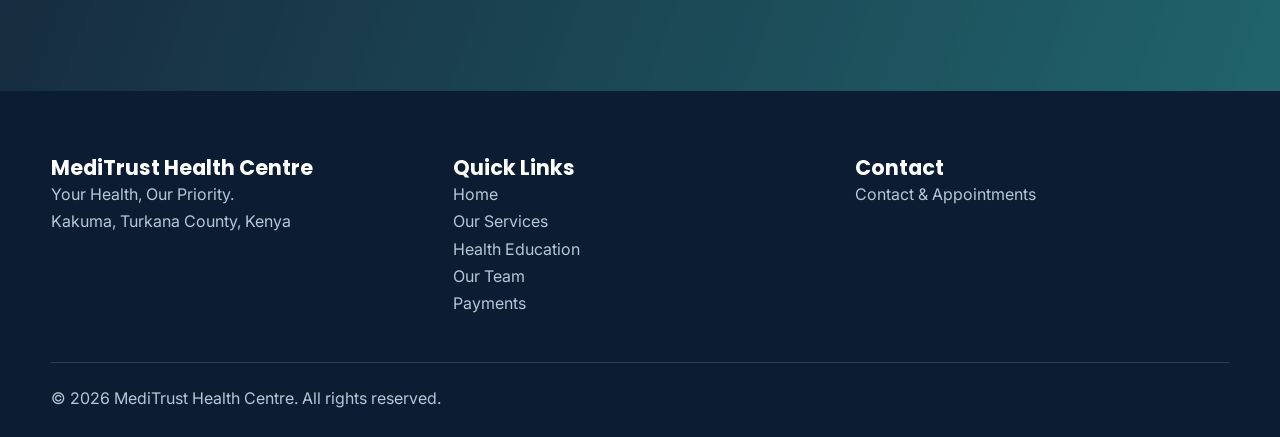
==== commit 7015be22: "Improve MediTrust website pages and content" ====
--- a/about.html
+++ b/about.html
@@ -8,6 +8,8 @@
       content="Learn about MediTrust Health Centre in Kakuma, Turkana County, Kenya, including its mission, vision and commitment to compassionate community healthcare."
     />
     <title>About Us | MediTrust Health Centre</title>
+
+    <link rel="icon" type="image/svg+xml" href="favicon.svg" />
 
     <link rel="preconnect" href="https://fonts.googleapis.com" />
     <link rel="preconnect" href="https://fonts.gstatic.com" crossorigin />
@@ -72,8 +74,9 @@
           <span class="eyebrow">GET TO KNOW US</span>
           <h1>About MediTrust</h1>
           <p>
-            Providing compassionate, patient-centred healthcare and promoting
-            healthier communities in Kakuma, Turkana County.
+            Discover who we are, what we believe in and our commitment to
+            compassionate healthcare, health education and stronger communities
+            in Kakuma, Turkana County, Kenya.
           </p>
           <div class="breadcrumb"><a href="index.html">Home</a> / About Us</div>
         </div>
@@ -84,28 +87,31 @@
         <div class="container about-grid">
           <div class="about-image">
             <img
-              src="https://images.unsplash.com/photo-1584982751601-97dcc096659c?auto=format&fit=crop&w=1000&q=85"
-              alt="Healthcare professionals working together"
+              src="images/clinic.png"
+              alt="MediTrust Health Centre clinic"
+              loading="lazy"
             />
           </div>
 
           <div class="about-content">
             <span class="eyebrow">WHO WE ARE</span>
-            <h2>Committed to Better Community Health</h2>
-            <p>
-              MediTrust Health Centre is a healthcare facility based in Kakuma,
-              Turkana County, Kenya, committed to promoting quality,
-              compassionate and patient-centred healthcare.
-            </p>
-
-            <p>
-              We believe every person deserves respectful treatment, clear
-              health information and access to appropriate healthcare services.
-            </p>
-
-            <p>
-              We aim to promote health awareness, preventive healthcare and
-              stronger community wellbeing.
+            <h2>Committed to Healthier Individuals and Communities</h2>
+            <p>
+              MediTrust Health Centre is a community-focused healthcare facility
+              based in Kakuma, Turkana County, Kenya, with a commitment to
+              compassionate, respectful and patient-centred care.
+            </p>
+
+            <p>
+              We believe everyone deserves to be treated with dignity and
+              respect, receive clear and reliable health information, and be
+              guided towards appropriate healthcare services.
+            </p>
+
+            <p>
+              Through health education, preventive health awareness and
+              community engagement, we aim to support healthier individuals,
+              stronger families and better-informed communities.
             </p>
           </div>
         </div>
@@ -128,9 +134,9 @@
               <div class="service-icon">◎</div>
               <h3>Our Mission</h3>
               <p>
-                To promote compassionate, respectful and community-focused
-                healthcare through health education, preventive care and
-                patient-centred values.
+                To promote compassionate, respectful and accessible healthcare
+                through health education, preventive health awareness and
+                community engagement, while upholding patient-centred values.
               </p>
             </article>
 
@@ -138,9 +144,9 @@
               <div class="service-icon">✧</div>
               <h3>Our Vision</h3>
               <p>
-                To become a trusted model of community-focused healthcare that
-                inspires healthier individuals, stronger families and more
-                informed communities.
+                To build a healthier future where every individual and family
+                can access reliable health information, make informed health
+                decisions and contribute to stronger, healthier communities.
               </p>
             </article>
           </div>
@@ -153,6 +159,10 @@
           <div class="section-heading">
             <span class="eyebrow">WHAT WE BELIEVE IN</span>
             <h2>Our Core Values</h2>
+            <p>
+              These values guide how we serve individuals, support families and
+              engage with our community.
+            </p>
           </div>
 
           <div class="grid-3">
@@ -211,8 +221,9 @@
           <span class="eyebrow">HEALTH STARTS WITH KNOWLEDGE</span>
           <h2>Building Healthier Communities Together</h2>
           <p>
-            Discover health education resources and learn more about our
-            healthcare vision.
+            Knowledge is the foundation of better health. Explore our
+            educational resources and discover practical ways to support
+            healthier individuals, families and communities.
           </p>
           <a href="health-education.html" class="btn btn-white">
             Explore Health Education →
--- a/styles.css
+++ b/styles.css
@@ -604,6 +604,7 @@
   width: 100%;
   height: 510px;
   object-fit: cover;
+  object-position: center 20%;
   border-radius: 35px;
   box-shadow: var(--shadow-lg);
 }
@@ -1619,4 +1620,202 @@
   }
 }
 
-
+/* SERVICES FEATURE IMAGE */
+
+.services-feature {
+  padding-top: 30px;
+  padding-bottom: 30px;
+}
+
+.services-feature img {
+  width: 100%;
+  height: 420px;
+  object-fit: cover;
+  object-position: center;
+  border-radius: 24px;
+  box-shadow: var(--shadow-lg);
+}
+
+@media (max-width: 768px) {
+  .services-feature img {
+    height: 260px;
+  }
+}
+
+/* HEALTH EDUCATION FEATURE IMAGE */
+
+.education-feature {
+  padding-top: 30px;
+  padding-bottom: 30px;
+}
+
+.education-feature img {
+  width: 100%;
+  height: 420px;
+  object-fit: cover;
+  object-position: center top;
+  border-radius: 24px;
+  box-shadow: var(--shadow-lg);
+}
+
+@media (max-width: 768px) {
+  .education-feature img {
+    height: 260px;
+  }
+}
+
+/* HEALTHCARE TEAM FEATURE IMAGE */
+
+.team-feature {
+  padding-top: 30px;
+  padding-bottom: 30px;
+}
+
+/* HEALTHCARE TEAM FEATURE IMAGE */
+
+.team-feature {
+  padding-top: 30px;
+  padding-bottom: 30px;
+}
+
+.team-feature img {
+  display: block;
+  width: 100%;
+  height: auto;
+  max-height: none;
+  object-fit: initial;
+  object-position: initial;
+  border-radius: 24px;
+  box-shadow: var(--shadow-lg);
+}
+
+/* CONTACT PAGE ENHANCEMENTS */
+
+.contact-info-card {
+  padding: 24px;
+  border-radius: 18px;
+  background: var(--surface);
+  border: 1px solid rgba(18, 168, 157, 0.15);
+  box-shadow: var(--shadow-sm);
+  transition:
+    transform 0.3s ease,
+    box-shadow 0.3s ease;
+}
+
+.contact-info-card:hover {
+  transform: translateY(-5px);
+  box-shadow: var(--shadow-lg);
+}
+
+.contact-icon {
+  width: 48px;
+  height: 48px;
+  display: flex;
+  align-items: center;
+  justify-content: center;
+  background: var(--mint);
+  border-radius: 14px;
+  font-size: 23px;
+}
+
+.contact-info-card h3 {
+  margin-bottom: 8px;
+}
+
+.contact-info-card p {
+  line-height: 1.7;
+}
+
+.contact-info-card a {
+  color: var(--teal);
+  font-weight: 600;
+  text-decoration: none;
+}
+
+.contact-info-card a:hover {
+  text-decoration: underline;
+}
+
+/* CONTACT FORM CARD ENHANCEMENTS */
+
+.contact-form-card {
+  padding: 32px;
+  background: var(--surface);
+  border: 1px solid var(--border-color);
+  border-radius: 22px;
+  box-shadow: var(--shadow-lg);
+}
+
+/* CONTACT FORM MOBILE RESPONSIVENESS */
+
+@media (max-width: 600px) {
+  .contact-form-card {
+    padding: 23px;
+    border-radius: 18px;
+  }
+
+  .contact-form-card h2 {
+    font-size: 1.6rem;
+  }
+
+  .contact-form-card > p {
+    font-size: 0.95rem;
+  }
+}
+
+/* =========================================
+   CONTACT FORM NOTIFICATION
+========================================= */
+
+#formNotice {
+  margin-top: 18px;
+  padding: 14px 18px;
+  border-radius: 12px;
+  font-size: 0.95rem;
+  line-height: 1.6;
+  transition: all 0.3s ease;
+}
+
+#formNotice:empty {
+  display: none;
+}
+
+/* LIGHT MODE */
+
+#formNotice.success {
+  color: #166534;
+  background: #dcfce7;
+  border: 1px solid #86efac;
+}
+
+#formNotice.error {
+  color: #991b1b;
+  background: #fee2e2;
+  border: 1px solid #fca5a5;
+}
+
+#formNotice.loading {
+  color: #1e40af;
+  background: #dbeafe;
+  border: 1px solid #93c5fd;
+}
+
+/* DARK MODE */
+
+html[data-theme="dark"] #formNotice.success {
+  color: #bbf7d0;
+  background: #14532d;
+  border: 1px solid #166534;
+}
+
+html[data-theme="dark"] #formNotice.error {
+  color: #fecaca;
+  background: #7f1d1d;
+  border: 1px solid #991b1b;
+}
+
+html[data-theme="dark"] #formNotice.loading {
+  color: #bfdbfe;
+  background: #1e3a8a;
+  border: 1px solid #1d4ed8;
+}
